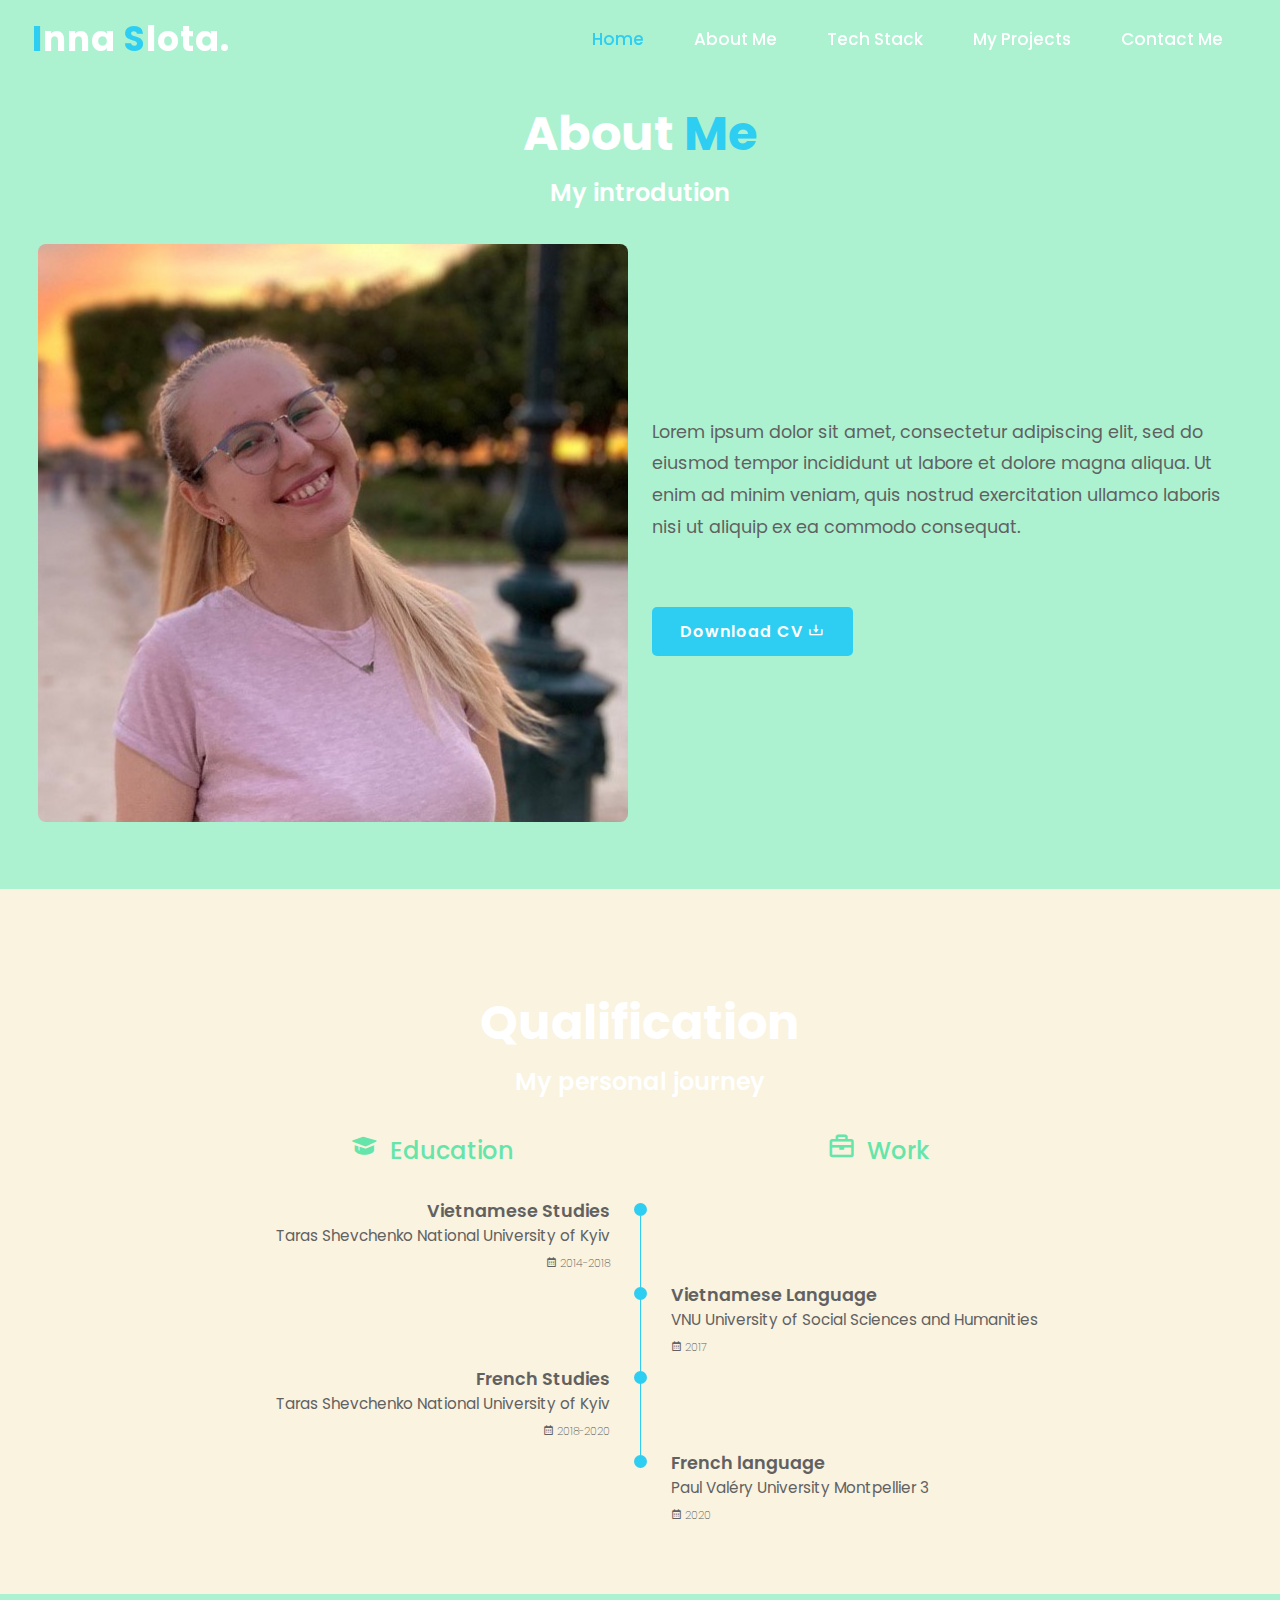
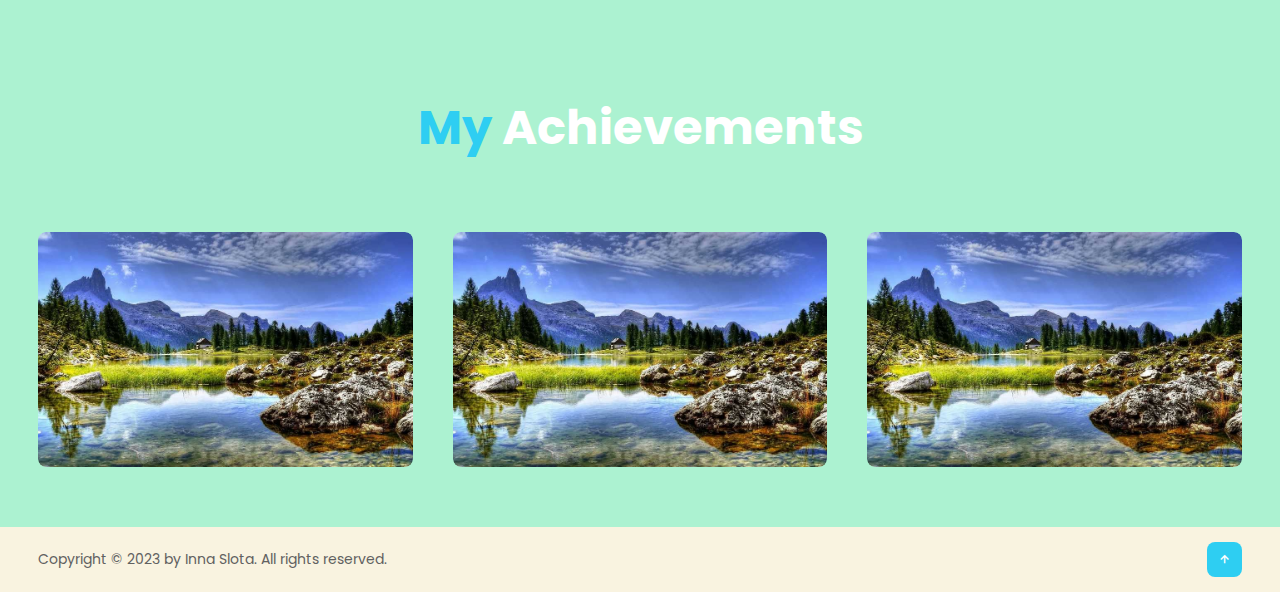
==== about.html @ 545897b7 "Added About me page and styles it" ====
<!DOCTYPE html>
<html lang="en">
  <head>
    <meta charset="UTF-8" />
    <meta http-equiv="X-UA-Compatible" content="IE=edge" />
    <meta name="viewport" content="width=device-width, initial-scale=1.0" />
    <title>Portfolio</title>
    <link rel="stylesheet" href="styles/style.css" />
    <link
      rel="stylesheet"
      href="https://unpkg.com/boxicons@latest/css/boxicons.min.css"
    />
    <link
      href="https://fonts.googleapis.com/css2?family=Poppins:wght@300;400;500;600;700;800;900&display=swap"
      rel="stylesheet"
    />
  </head>
  <body>
    <!--header design-->
    <header>
      <a href="#" class="logo"><span>I</span>nna<span> S</span>lota.</a>

      <ul class="navlist">
        <li>
          <a href="index.html" class="active navlink">Home</a>
        </li>
        <li>
          <a href="#about" class="navlink">About Me</a>
        </li>
        <li>
          <a href="#techstack" class="navlink">Tech Stack</a>
        </li>
        <li>
          <a href="#portfolio" class="navlink">My Projects</a>
        </li>
        <li>
          <a href="#contact" class="navlink">Contact Me</a>
        </li>
      </ul>

      <div class="bx bx-menu" id="menu-icon"></div>
    </header>

    <section class="about-section">
      <div class="heading about-text">
        <h2>About <span>Me</span></h2>
        <h4>My introdution</h4>
      </div>

      <div class="about">
        <div class="about-image">
          <img src="images/my_photo2.jpg" class="about-img" alt="" />
        </div>

        <div class="about-content">
          <p>
            Lorem ipsum dolor sit amet, consectetur adipiscing elit, sed do
            eiusmod tempor incididunt ut labore et dolore magna aliqua. Ut enim
            ad minim veniam, quis nostrud exercitation ullamco laboris nisi ut
            aliquip ex ea commodo consequat.
          </p>
          <button class="btn">
            Download CV <i class="bx bx-download"></i>
          </button>
        </div>
      </div>
    </section>

    <section class="qualification">
      <div class="heading">
        <h2>Qualification</h2>
        <h4>My personal journey</h4>
      </div>

      <div class="qualification-container">
        <div class="qualifications-content">
          <div
            class="qualification_button qualification-active"
            data-target="#education"
          >
            <i class="bx bxs-graduation qualification-icon"></i>
            Education
          </div>
          <div class="qualification_button" data-target="#work">
            <i class="bx bx-briefcase qualification-icon"></i>
            Work
          </div>
        </div>

        <div class="qualification-sections">
          <!--Education-->
          <div
            class="qualification-section-content qualification-active"
            data-content
            id="education"
          >
            <!--Qualification 1-->
            <div class="qualification-data">
              <div class="qualification-data-tab">
                <h3 class="qualification-title">Vietnamese Studies</h3>
                <p class="qualification-subtitle">
                  Taras Shevchenko National University of Kyiv
                </p>
                <div class="qualification_calendar">
                  <i class="bx bx-calendar"></i>
                  2014-2018
                </div>
              </div>

              <div>
                <span class="qualification-rounder"></span>
                <span class="qualification-line"></span>
              </div>
            </div>
            <!--Qualification 2-->
            <div class="qualification-data">
              <div></div>

              <div>
                <span class="qualification-rounder"></span>
                <span class="qualification-line"></span>
              </div>

              <div>
                <h3 class="qualification-title">Vietnamese Language</h3>
                <p class="qualification-subtitle">
                  VNU University of Social Sciences and Humanities
                </p>
                <div class="qualification_calendar">
                  <i class="bx bx-calendar"></i>
                  2017
                </div>
              </div>
            </div>
            <!--Qualification 3-->
            <div class="qualification-data">
              <div class="qualification-data-tab">
                <h3 class="qualification-title">French Studies</h3>
                <p class="qualification-subtitle">
                  Taras Shevchenko National University of Kyiv
                </p>
                <div class="qualification_calendar">
                  <i class="bx bx-calendar"></i>
                  2018-2020
                </div>
              </div>

              <div>
                <span class="qualification-rounder"></span>
                <span class="qualification-line"></span>
              </div>
            </div>
            <!--Qualification 4-->
            <div class="qualification-data">
              <div></div>

              <div>
                <span class="qualification-rounder"></span>
                <!--<span class="qualification-line"></span>-->
              </div>

              <div>
                <h3 class="qualification-title">French language</h3>
                <p class="qualification-subtitle">
                  Paul Valéry University Montpellier 3
                </p>
                <div class="qualification_calendar">
                  <i class="bx bx-calendar"></i>
                  2020
                </div>
              </div>
            </div>
          </div>
          <!--Work-->
          <div class="qualification-section-content" data-content id="work">
            <!--Qualification 1-->
            <div class="qualification-data">
              <div class="qualification-data-tab">
                <h3 class="qualification-title">Customer Support</h3>
                <p class="qualification-subtitle">SupportYourApp</p>
                <div class="qualification_calendar">
                  <i class="bx bx-calendar"></i>
                  2014-2018
                </div>
              </div>

              <div>
                <span class="qualification-rounder"></span>
                <span class="qualification-line"></span>
              </div>
            </div>
            <!--Qualification 2-->
            <div class="qualification-data">
              <div></div>

              <div>
                <span class="qualification-rounder"></span>
                <span class="qualification-line"></span>
              </div>

              <div>
                <h3 class="qualification-title">Customer Care Agent</h3>
                <p class="qualification-subtitle">Wix</p>
                <div class="qualification_calendar">
                  <i class="bx bx-calendar"></i>
                  2014-2018
                </div>
              </div>
            </div>
            <!--Qualification 3-->
            <div class="qualification-data">
              <div class="qualification-data-tab">
                <h3 class="qualification-title">Customer Care Agent</h3>
                <p class="qualification-subtitle">Wix Answers</p>
                <div class="qualification_calendar">
                  <i class="bx bx-calendar"></i>
                  2014-2018
                </div>
              </div>

              <div>
                <span class="qualification-rounder"></span>
                <!--<span class="qualification-line"></span>-->
              </div>
            </div>
          </div>
        </div>
      </div>
    </section>

    <section class="achievements">
      <div class="heading">
        <h2><span>My</span> Achievements</h2>
      </div>

      <div class="certificates">
        <div class="row">
          <img src="images/Сочинение-на-тему-Природа.jpeg" alt="" />
        </div>
        <div class="row">
          <img src="images/Сочинение-на-тему-Природа.jpeg" alt="" />
        </div>
        <div class="row">
          <img src="images/Сочинение-на-тему-Природа.jpeg" alt="" />
        </div>
      </div>
    </section>

    <!--end section design-->
    <section class="end">
      <div class="last-text">
        <p>Copyright © 2023 by Inna Slota. All rights reserved.</p>
      </div>

      <div class="top">
        <a href="#home"><i class="bx bx-up-arrow-alt"></i></a>
      </div>
    </section>

    <!--custom JS link-->
    <script src="app.js"></script>
  </body>
</html>
---- styles/style.css ----
* {
  padding: 0;
  margin: 0;
  box-sizing: border-box;
  font-family: "Poppins", sans-serif;
  text-decoration: none;
  list-style: none;
  scroll-behavior: smooth;
}

:root {
  --bg-color: #f9f3e0;
  --second-bg-color: #acf2d1;
  --text-color: #fff;
  --second-color: rgb(97, 97, 97);
  --main-color: #2ecef2;
  --third-color: #65e5a9;
  --big-font: 5rem;
  --h2-font: 3rem;
  --p-font: 1.1rem;
}

body {
  background: var(--bg-color);
  color: var(--text-color);
}

header {
  position: fixed;
  width: 100%;
  top: 0;
  right: 0;
  z-index: 1000;
  display: flex;
  align-items: center;
  justify-content: space-between;
  background: transparent;
  padding: 22px 15%;
  border-bottom: 1px solid transparent;
  transition: all 0.45s ease;
}

header.sticky {
  background: linear-gradient(
    180deg,
    rgba(249, 243, 224, 1) 0%,
    rgba(46, 206, 242, 1) 280%
  );
  border-bottom: 1px solid #b0e4f0;
  padding: 12px 15%;
}

.logo {
  color: var(--text-color);
  font-size: 35px;
  font-weight: 700;
  letter-spacing: 1px;
}

span {
  color: var(--main-color);
}

.navlist {
  display: flex;
}

.navlist a {
  color: var(--text-color);
  text-shadow: #304c67;
  font-size: 17px;
  font-weight: 500;
  margin: 0 25px;
  transition: all 0.45s ease;
}

.navlist a:hover {
  color: var(--main-color);
}

.navlist a.active {
  color: var(--main-color);
}

#menu-icon {
  font-size: 35px;
  color: var(--text-color);
  z-index: 10001;
  cursor: pointer;
  margin-left: 25px;
  display: none;
}

/*design Home section*/
section {
  padding: 160px 15% 120px;
}

.home {
  position: relative;
  height: 100vh;
  width: 100%;
  background-image: url(../images/background.jpg);
  background-size: cover;
  background-position: center;
  display: flex;
  align-items: center;
  justify-content: flex-start;
}

.slide {
  margin-bottom: 20px;
}

.one {
  display: inline-block;
  margin-right: 15px;
  height: 32px;
  padding: 0 15px;
  line-height: 32px;
  font-size: 20px;
  font-weight: 500;
  border-radius: 5px;
  background: var(--main-color);
  color: var(--text-color);
}

.two {
  display: inline-block;
  color: var(--second-color);
  font-size: 20px;
  font-weight: 500;
}

.home-text h1 {
  font-size: var(--big-font);
  font-weight: 700;
  color: var(--text-color);
  line-height: 1.1;
  margin: 0 0 8px;
}

.home-text h3 {
  color: var(--text-color);
  margin: 0 0 35px;
  font-size: 3rem;
  font-weight: 700;
  line-height: 1.1;
}

.home-text p {
  color: #e9eaea;
  font-size: var(--p-font);
  line-height: 1.8;
  margin-bottom: 40px;
  width: 580px;
}

.button {
  display: inline-flex;
  align-items: center;
  justify-content: center;
}

.btn {
  display: inline-block;
  padding: 12px 28px;
  background-color: var(--main-color);
  border-radius: 5px;
  color: var(--text-color);
  font-size: 1rem;
  letter-spacing: 1px;
  font-weight: 600;
  transition: all 0.45s ease;
}

.btn:hover {
  transform: scale(0.9);
}

.btn2 {
  display: inline-flex;
  align-items: center;
  justify-content: center;
  font-size: 15px;
  font-weight: 600;
  color: var(--text-color);
  margin-left: 35px;
}

.btn2 i {
  height: 55px;
  width: 55px;
  background: var(--main-color);
  color: var(--text-color);
  display: flex;
  align-items: center;
  justify-content: center;
  font-size: 35px;
  border-radius: 50%;
  margin-right: 15px;
  transition: all 0.45s ease;
}

.btn2 i:hover {
  transform: scale(1.1) translateY(5px);
}

/*design About section*/
.about {
  display: grid;
  grid-template-columns: repeat(2, 1fr);
  align-items: center;
  gap: 1.5rem;
}

.about-img,
.about-img img {
  height: auto;
  width: 100%;
  border-radius: 8px;
}

.about-text h2,
.heading h2 {
  font-size: var(--h2-font);
  line-height: 1;
}

.about-text h4,
.heading h4 {
  font-size: 24px;
  font-weight: 600;
  color: var(--text-color);
  line-height: 1.7;
  margin: 15px 0 30px;
}

.about-text p,
.about-content p {
  color: var(--second-color);
  font-size: var(--p-font);
  line-height: 1.8;
  margin-bottom: 4rem;
}

/*design Tech Stack section*/

.stack-icons img {
  width: 120px;
  height: 120px;
  margin: 20px;
}

.stack-icons img:hover {
  transform: translateY(-8px);
  cursor: pointer;
}

.techstack {
  background: var(--second-bg-color);
}

.main-text {
  text-align: center;
}

.main-text h2 {
  font-size: var(--h2-font);
  line-height: 1;
  margin-bottom: 15px;
}

.main-text p {
  color: var(--second-color);
  font-size: 15px;
  margin-bottom: 15px;
}

/*design Portfolio section*/

.portfolio-content {
  display: grid;
  grid-template-columns: repeat(auto-fit, minmax(350px, auto));
  align-items: center;
  gap: 2.5rem;
  margin-top: 5rem;
}

.row {
  position: relative;
  overflow: hidden;
  border-radius: 8px;
  cursor: pointer;
}

.row img {
  width: 100%;
  border-radius: 8px;
  display: block;
  transition: transform 0.5s;
}

.layer {
  width: 100%;
  height: 0;
  background: linear-gradient(rgba(0, 0, 0, 0.1), #3f6181);
  position: absolute;
  border-radius: 8px;
  left: 0;
  bottom: 0;
  overflow: hidden;
  display: flex;
  flex-direction: column;
  align-items: center;
  justify-content: center;
  text-align: center;
  padding: 0 40px;
  transition: height 0.5s;
}

.layer h5 {
  font-size: 20px;
  font-weight: 600;
  margin-bottom: 15px;
}

.layer p {
  color: var(--second-color);
  font-size: 1rem;
  line-height: 1.8;
}

.layer i {
  color: var(--main-color);
  margin-top: 20px;
  font-size: 20px;
  background: var(--text-color);
  width: 60px;
  height: 60px;
  display: flex;
  align-items: center;
  justify-content: center;
  border-radius: 50%;
}

.row:hover img {
  transform: scale(1.1);
}

.row:hover .layer {
  height: 100%;
}

/*design Contact section*/

.contact {
  background: var(--second-bg-color);
  display: grid;
  grid-template-columns: repeat(2, 1fr);
  align-items: center;
  gap: 1.5rem;
}

.contact-text h4 {
  color: var(--text-color);
  margin: 18px 0;
  font-size: 20px;
  font-weight: 600;
}

.contact-text h2 {
  font-size: var(--h2-font);
}

.contact-text p {
  color: var(--second-color);
  font-size: var(--p-font);
  line-height: 1.8;
  margin-bottom: 30px;
}

.list {
  margin-bottom: 2.8rem;
}

.list li {
  margin-bottom: 12px;
}

.list li a {
  display: block;
  color: var(--second-color);
  font-size: 14px;
  transition: all 0.45s ease;
}

.list li a:hover {
  color: var(--text-color);
  transform: translate(5px);
}

.contact-icons i {
  height: 45px;
  width: 45px;
  background: var(--main-color);
  color: var(--text-color);
  font-size: 22px;
  display: inline-flex;
  align-items: center;
  justify-content: center;
  border-radius: 8px;
  margin-right: 15px;
  transition: all 0.45s ease;
  margin-bottom: 2.8rem;
}

.contact-icons i:hover {
  background: var(--text-color);
  color: var(--main-color);
}

.contact-form form {
  position: relative;
}

.contact-form form input,
form textarea {
  width: 100%;
  padding: 14px;
  background: var(--bg-color);
  color: var(--text-color);
  border: none;
  outline: none;
  font-size: 15px;
  border-radius: 8px;
  margin-bottom: 10px;
}

.contact-form textarea {
  resize: none;
  height: 240px;
}

.contact-form .submit {
  display: inline-block;
  font-size: 16px;
  background: var(--main-color);
  color: var(--text-color);
  width: 160px;
  transition: all 0.45s ease;
}

.contact-form .submit:hover {
  transform: scale(1.1);
  cursor: pointer;
}

/*design End section*/

.end {
  padding: 20px 15%;
  display: flex;
  flex-wrap: wrap;
  align-items: center;
  justify-content: space-between;
  gap: 2rem;
  background: var(--bg-color);
}

.last-text p {
  color: var(--second-color);
  font-size: 14px;
}

.top i {
  padding: 10px;
  border-radius: 8px;
  font-size: 15px;
  color: var(--text-color);
  background: var(--main-color);
}

/*Responsive*/

@media (max-width: 1480px) {
  header {
    padding: 12px 2.5%;
    transition: 0.1s;
  }

  header.sticky {
    padding: 10px 2.5%;
    transition: 0.1s;
  }

  section {
    padding: 110px 3% 60px;
  }

  .end {
    padding: 15px 3%;
  }
}

@media (max-width: 1100px) {
  :root {
    --big-font: 4rem;
    --h2-font: 2.5rem;
    --p-font: 1rem;
    transition: 0.1s;
  }

  .home-text h3 {
    font-size: 2.5rem;
  }
}

@media (max-width: 920px) {
  .about {
    grid-template-columns: 1fr;
  }

  .about-img {
    margin: 0 auto;
    order: 2;
  }

  .about-img img {
    width: 100%;
    height: auto;
    max-width: 100%;
  }

  .contact {
    grid-template-columns: 1fr;
  }

  #menu-icon {
    display: block;
  }

  .navlist {
    position: absolute;
    top: -1000px;
    right: 0;
    left: 0;
    display: flex;
    flex-direction: column;
    background: var(--bg-color);
    text-align: left;
    transition: all 0.45s ease;
  }

  .navlist a {
    display: block;
    margin: 17px;
    font-size: 20px;
    color: var(--second-color);
    transition: all 0.45s ease;
  }

  .navlist a:hover {
    color: var(--main-color);
  }

  .navlist a.active {
  }

  .navlist.open {
    top: 100%;
  }

  .home-text p {
    width: 360px;
  }
}

@media (max-width: 530px) {
  .stack-icons img {
    width: 90px;
    height: 90px;
    margin: 15px;
  }
}

@media (max-width: 460px) {
  :root {
    --big-font: 3rem;
    --h2-font: 2rem;
    --p-font: 0.8rem;
    transition: 0.1s;
  }

  .home-text h3 {
    font-size: 2rem;
  }

  .home-text p {
    width: 100%;
    color: var(--text-color);
  }

  .home {
    height: 95vh;
  }

  .last-text p {
    max-width: 250px;
  }
}

@media (max-width: 360px) {
  .slide {
    margin-top: 100px;
  }

  .btn,
  .btn2 {
    padding: 8px 19px;
    font-size: 0.7rem;
  }

  .btn2 i {
    width: 36px;
    height: 36px;
    font-size: 24px;
  }

  .stack-icons img {
    width: 80px;
    height: 80px;
    margin: 10px;
  }

  .home {
    height: 110vh;
  }

  .portfolio-content {
    grid-template-columns: repeat(auto-fit, minmax(200px, auto));
  }

  .last-text p {
    max-width: 180px;
  }
}

/*About me page*/

.about-section,
.achievements {
  background: var(--second-bg-color);
}

.heading {
  text-align: center;
}

.about-content .btn {
  border: 0px;
}

.qualifications-content i,
.qualifications-content .qualification_button {
  color: var(--third-color);
}

.qualification-section-content {
  color: var(--second-color);
}

.qualifications-content {
  display: flex;
  justify-content: space-evenly;
  margin-bottom: 30px;
}

.qualification_button {
  font-size: 24px;
  font-weight: 500;
  cursor: pointer;
}

.qualification_button:hover {
  color: var(--main-color);
}

.qualification-icon {
  font-size: 1.8rem;
  margin-right: 5px;
}

.qualification-data {
  display: grid;
  grid-template-columns: 1fr max-content 1fr;
  column-gap: 1.5rem;
}

.qualification-data-tab {
  text-align: right;
}

.qualification-title {
  font-size: 1.1em;
  font-weight: 600;
}

.qualification-subtitle {
  font-size: 0.95em;
  font-weight: 400;
  margin-bottom: 8px;
}

.qualification_calendar {
  font-size: 0.7em;
  font-weight: 200;
  margin-bottom: 10px;
}

.qualification-rounder {
  display: inline-block;
  width: 13px;
  height: 13px;
  background: var(--main-color);
  border-radius: 50%;
}

.qualification-line {
  display: block;
  width: 1px;
  height: 100%;
  background-color: var(--main-color);
  transform: translate(6px, -7px);
}

.qualification [data-content] {
  display: none;
}

.qualification-active[data-content] {
  display: block;
}

.certificates {
  display: grid;
  grid-template-columns: repeat(auto-fit, minmax(250px, auto));
  align-items: center;
  gap: 2.5rem;
  margin-top: 5rem;
}

@media (max-width: 250px) {
  .certificates {
    grid-template-columns: repeat(auto-fit, minmax(150px, auto));
  }
}
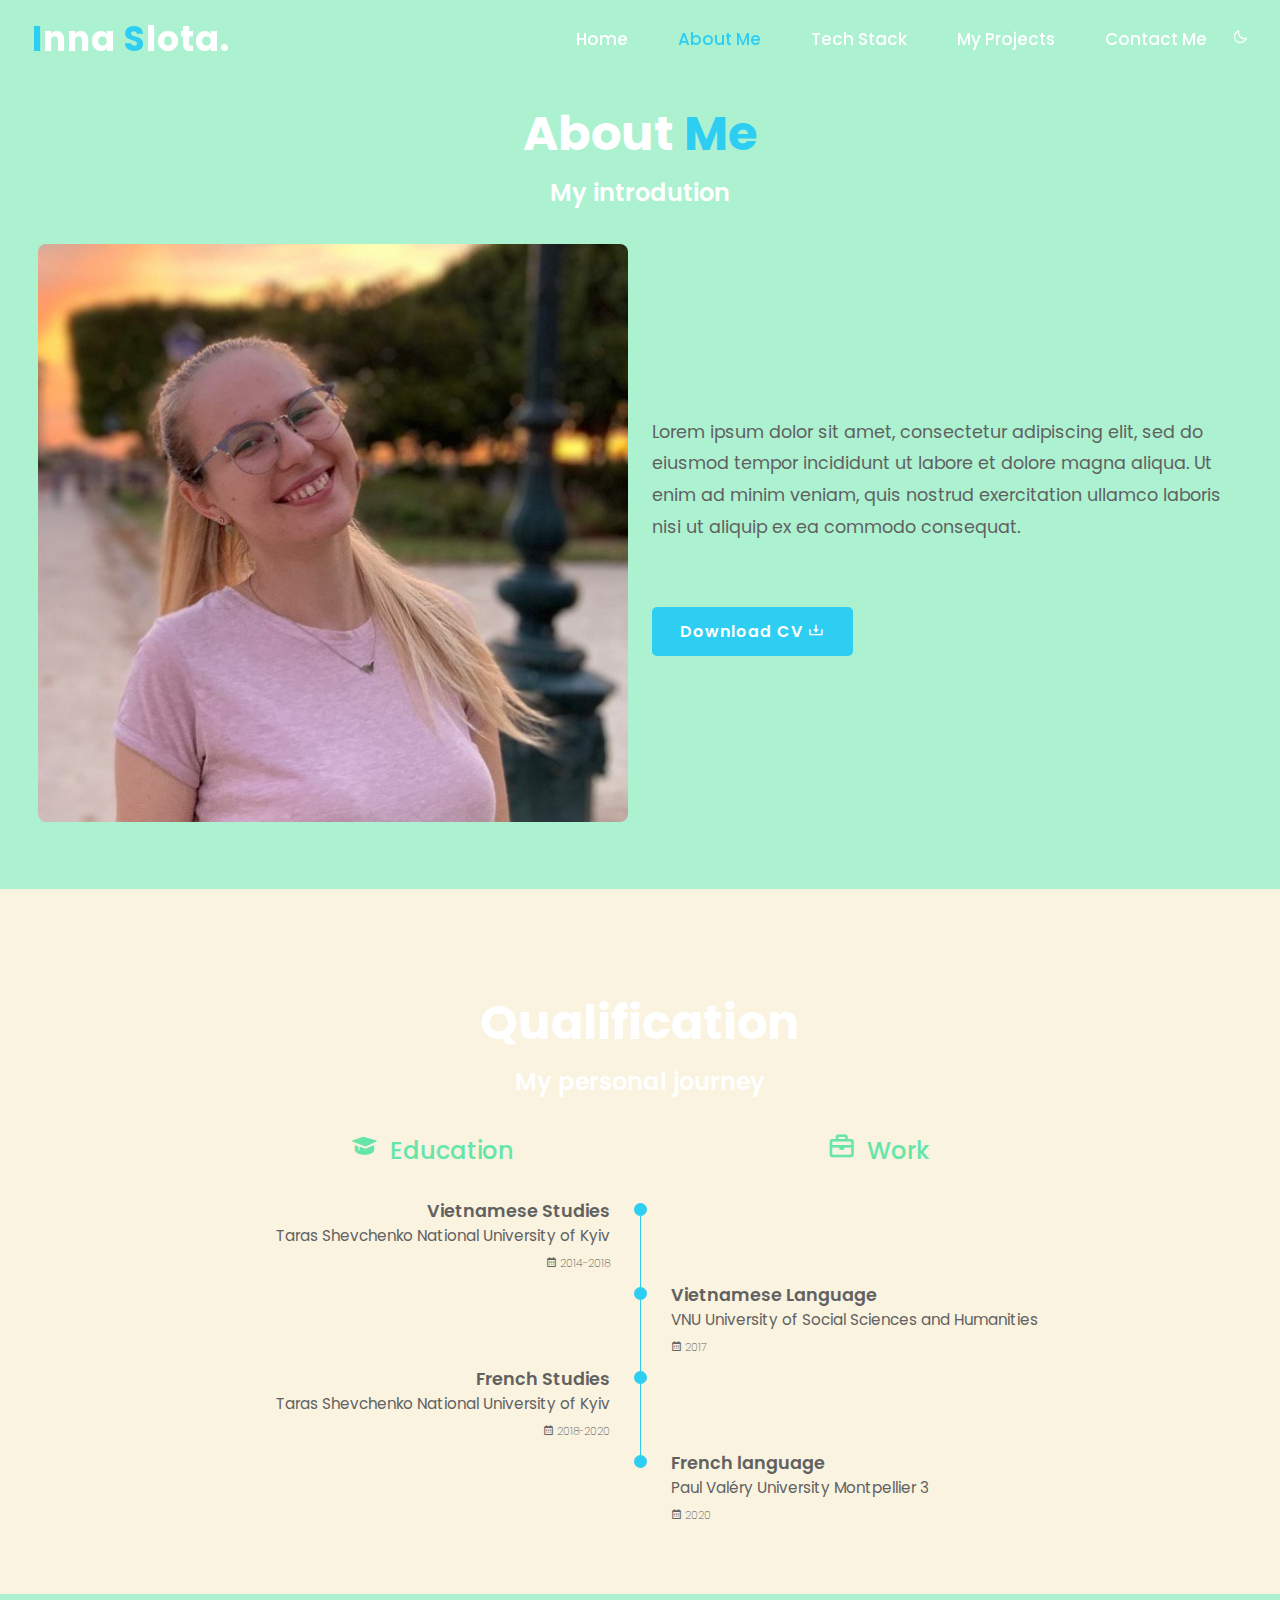
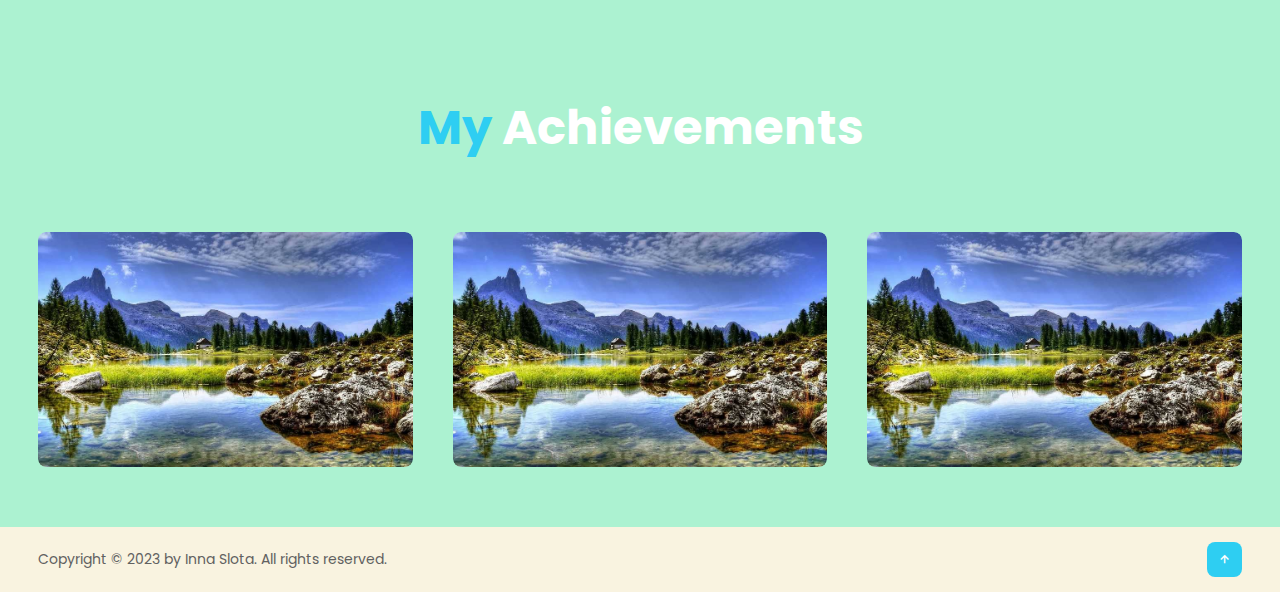
==== commit 6aaf25d5: "Updated code" ====
--- a/about.html
+++ b/about.html
@@ -4,7 +4,7 @@
     <meta charset="UTF-8" />
     <meta http-equiv="X-UA-Compatible" content="IE=edge" />
     <meta name="viewport" content="width=device-width, initial-scale=1.0" />
-    <title>Portfolio</title>
+    <title>About me</title>
     <link rel="stylesheet" href="styles/style.css" />
     <link
       rel="stylesheet"
@@ -22,26 +22,27 @@
 
       <ul class="navlist">
         <li>
-          <a href="index.html" class="active navlink">Home</a>
-        </li>
-        <li>
-          <a href="#about" class="navlink">About Me</a>
-        </li>
-        <li>
-          <a href="#techstack" class="navlink">Tech Stack</a>
-        </li>
-        <li>
-          <a href="#portfolio" class="navlink">My Projects</a>
-        </li>
-        <li>
-          <a href="#contact" class="navlink">Contact Me</a>
-        </li>
+          <a href="index.html" class="navlink">Home</a>
+        </li>
+        <li>
+          <a href="index.html#about" class="active navlink">About Me</a>
+        </li>
+        <li>
+          <a href="index.html#techstack" class="navlink">Tech Stack</a>
+        </li>
+        <li>
+          <a href="index.html#portfolio" class="navlink">My Projects</a>
+        </li>
+        <li>
+          <a href="index.html#contact" class="navlink">Contact Me</a>
+        </li>
+        <li><i class="bx bx-moon moon-icon"></i></li>
       </ul>
 
       <div class="bx bx-menu" id="menu-icon"></div>
     </header>
 
-    <section class="about-section">
+    <section class="about-section" id="about">
       <div class="heading about-text">
         <h2>About <span>Me</span></h2>
         <h4>My introdution</h4>
@@ -59,9 +60,9 @@
             ad minim veniam, quis nostrud exercitation ullamco laboris nisi ut
             aliquip ex ea commodo consequat.
           </p>
-          <button class="btn">
+          <a class="btn" href="assets/CV English.pdf" download>
             Download CV <i class="bx bx-download"></i>
-          </button>
+          </a>
         </div>
       </div>
     </section>
@@ -253,7 +254,7 @@
       </div>
 
       <div class="top">
-        <a href="#home"><i class="bx bx-up-arrow-alt"></i></a>
+        <a href="#about"><i class="bx bx-up-arrow-alt"></i></a>
       </div>
     </section>
 
--- a/styles/style.css
+++ b/styles/style.css
@@ -127,7 +127,7 @@
 
 .two {
   display: inline-block;
-  color: var(--second-color);
+  color: var(--text-color);
   font-size: 20px;
   font-weight: 500;
 }
@@ -352,64 +352,71 @@
   height: 100%;
 }
 
+.portfolio-button {
+  display: flex;
+  align-items: center;
+  justify-content: center;
+}
+
+.portfolio-button a {
+  margin-top: 50px;
+  border: 0px;
+}
+
 /*design Contact section*/
 
-.contact {
+.contact-section {
   background: var(--second-bg-color);
+}
+
+.contact-container {
+  background-color: var(--bg-color);
+  border-radius: 10px;
   display: grid;
   grid-template-columns: repeat(2, 1fr);
   align-items: center;
   gap: 1.5rem;
+  width: 100%;
+  height: 350px;
+}
+
+.contact-image img {
+  position: relative;
+  top: 26px;
+  height: 300px;
+}
+
+.contact-text {
+  margin-left: 100px;
 }
 
 .contact-text h4 {
   color: var(--text-color);
   margin: 18px 0;
+  font-size: 16px;
+  font-weight: 600;
+}
+
+.contact-text h2 {
+  font-size: 2rem;
+  margin-top: 30px;
+}
+
+.contact-text a {
+  margin-top: 25px;
+}
+
+.contact-icons i {
+  height: 35px;
+  width: 35px;
+  background: var(--main-color);
+  color: var(--text-color);
   font-size: 20px;
-  font-weight: 600;
-}
-
-.contact-text h2 {
-  font-size: var(--h2-font);
-}
-
-.contact-text p {
-  color: var(--second-color);
-  font-size: var(--p-font);
-  line-height: 1.8;
-  margin-bottom: 30px;
-}
-
-.list {
-  margin-bottom: 2.8rem;
-}
-
-.list li {
-  margin-bottom: 12px;
-}
-
-.list li a {
-  display: block;
-  color: var(--second-color);
-  font-size: 14px;
-  transition: all 0.45s ease;
-}
-
-.list li a:hover {
-  color: var(--text-color);
-  transform: translate(5px);
-}
-
-.contact-icons i {
-  height: 45px;
-  width: 45px;
-  background: var(--main-color);
-  color: var(--text-color);
-  font-size: 22px;
   display: inline-flex;
   align-items: center;
   justify-content: center;
   border-radius: 8px;
+  margin-top: 40px;
   margin-right: 15px;
   transition: all 0.45s ease;
   margin-bottom: 2.8rem;
@@ -418,42 +425,6 @@
 .contact-icons i:hover {
   background: var(--text-color);
   color: var(--main-color);
-}
-
-.contact-form form {
-  position: relative;
-}
-
-.contact-form form input,
-form textarea {
-  width: 100%;
-  padding: 14px;
-  background: var(--bg-color);
-  color: var(--text-color);
-  border: none;
-  outline: none;
-  font-size: 15px;
-  border-radius: 8px;
-  margin-bottom: 10px;
-}
-
-.contact-form textarea {
-  resize: none;
-  height: 240px;
-}
-
-.contact-form .submit {
-  display: inline-block;
-  font-size: 16px;
-  background: var(--main-color);
-  color: var(--text-color);
-  width: 160px;
-  transition: all 0.45s ease;
-}
-
-.contact-form .submit:hover {
-  transform: scale(1.1);
-  cursor: pointer;
 }
 
 /*design End section*/
@@ -530,10 +501,6 @@
     width: 100%;
     height: auto;
     max-width: 100%;
-  }
-
-  .contact {
-    grid-template-columns: 1fr;
   }
 
   #menu-icon {
@@ -576,6 +543,17 @@
   }
 }
 
+@media (max-width: 1050px) {
+  .contact-image img {
+    display: none;
+  }
+
+  .contact-container {
+    grid-template-columns: 1fr;
+    background-color: var(--second-bg-color);
+  }
+}
+
 @media (max-width: 530px) {
   .stack-icons img {
     width: 90px;
@@ -608,6 +586,10 @@
   .last-text p {
     max-width: 250px;
   }
+
+  .contact-text {
+    margin-left: 10px;
+  }
 }
 
 @media (max-width: 360px) {
@@ -754,4 +736,231 @@
   .certificates {
     grid-template-columns: repeat(auto-fit, minmax(150px, auto));
   }
-}
+
+  .last-text p {
+    max-width: 180px;
+  }
+}
+
+/*My Projects me page*/
+.project-row img {
+  width: 100%;
+  border-radius: 8px;
+  display: block;
+  transition: transform 0.5s;
+}
+
+.project-row:hover img {
+  transform: scale(1.1);
+}
+
+.project-description h5 {
+  margin-top: 20px;
+  margin-bottom: 8px;
+  color: var(--third-color);
+  font-size: 24px;
+}
+
+.description-tags span {
+  font-size: 12px;
+  color: var(--second-color);
+  border: 1.5px solid var(--third-color);
+  border-radius: 4px;
+  padding: 5px 8px;
+}
+
+.project-description p {
+  margin-top: 16px;
+  margin-bottom: 16px;
+  color: var(--second-color);
+  font-size: 16px;
+}
+
+.project-links a,
+.project-links .project-icon {
+  font-size: 16px;
+  font-weight: 800;
+  color: var(--second-color);
+}
+
+.project-links a {
+  border-bottom: 2px solid var(--third-color);
+  margin-right: 15px;
+}
+
+.project-end {
+  padding: 20px 15%;
+  display: flex;
+  flex-wrap: wrap;
+  align-items: center;
+  justify-content: space-between;
+  gap: 2rem;
+  background: var(--second-bg-color);
+}
+
+.swiper {
+  width: 400px;
+  height: 700px;
+}
+
+.swiper-pagination {
+  right: 50% !important;
+  top: 92% !important;
+  transform: rotate(90deg) !important;
+}
+
+.swiper-button-prev,
+.swiper-button-next {
+  top: 40% !important;
+}
+
+/*responsive part*/
+
+@media (min-width: 801px) {
+  .portfolio-mobile {
+    display: none;
+  }
+}
+
+@media (max-width: 800px) {
+  .portfolio-desktop {
+    display: none;
+  }
+
+  .last-text p {
+    max-width: 180px;
+  }
+
+  .project-description h5 {
+    margin-top: 60px;
+  }
+}
+
+@media (max-width: 400px) {
+  .swiper {
+    width: 250px;
+    height: 700px;
+  }
+
+  .swiper-pagination {
+    right: 50% !important;
+    top: 95% !important;
+    transform: rotate(90deg) !important;
+  }
+
+  .swiper-button-prev,
+  .swiper-button-next {
+    top: 27% !important;
+  }
+}
+
+/*Design contact page*/
+
+.contact {
+  background: var(--second-bg-color);
+  display: grid;
+  grid-template-columns: repeat(2, 1fr);
+  align-items: center;
+  gap: 1.5rem;
+}
+
+.contact-text-cp h4 {
+  color: var(--text-color);
+  margin: 18px 0;
+  font-size: 20px;
+  font-weight: 600;
+}
+
+.contact-text-cp h2 {
+  font-size: var(--h2-font);
+}
+
+.contact-text-cp p {
+  color: var(--second-color);
+  font-size: var(--p-font);
+  line-height: 1.8;
+  margin-bottom: 30px;
+}
+
+.list {
+  margin-bottom: 2.8rem;
+}
+
+.list li {
+  margin-bottom: 12px;
+}
+
+.list li a {
+  display: block;
+  color: var(--second-color);
+  font-size: 14px;
+  transition: all 0.45s ease;
+}
+
+.list li a:hover {
+  color: var(--text-color);
+  transform: translate(5px);
+}
+
+.contact-icons-cp i {
+  height: 45px;
+  width: 45px;
+  background: var(--main-color);
+  color: var(--text-color);
+  font-size: 22px;
+  display: inline-flex;
+  align-items: center;
+  justify-content: center;
+  border-radius: 8px;
+  margin-right: 15px;
+  transition: all 0.45s ease;
+  margin-bottom: 2.8rem;
+}
+
+.contact-icons-cp i:hover {
+  background: var(--text-color);
+  color: var(--main-color);
+}
+
+.contact-form form {
+  position: relative;
+}
+
+.contact-form form input,
+form textarea {
+  width: 100%;
+  padding: 14px;
+  background: var(--bg-color);
+  color: var(--text-color);
+  border: none;
+  outline: none;
+  font-size: 15px;
+  border-radius: 8px;
+  margin-bottom: 10px;
+}
+
+.contact-form textarea {
+  resize: none;
+  height: 240px;
+}
+
+.contact-form .submit {
+  display: inline-block;
+  font-size: 16px;
+  background: var(--main-color);
+  color: var(--text-color);
+  width: 160px;
+  transition: all 0.45s ease;
+}
+
+.contact-form .submit:hover {
+  transform: scale(1.1);
+  cursor: pointer;
+}
+
+/*responsiveness*/
+@media (max-width: 700px) {
+  .contact {
+    grid-template-columns: 1fr;
+  }
+}
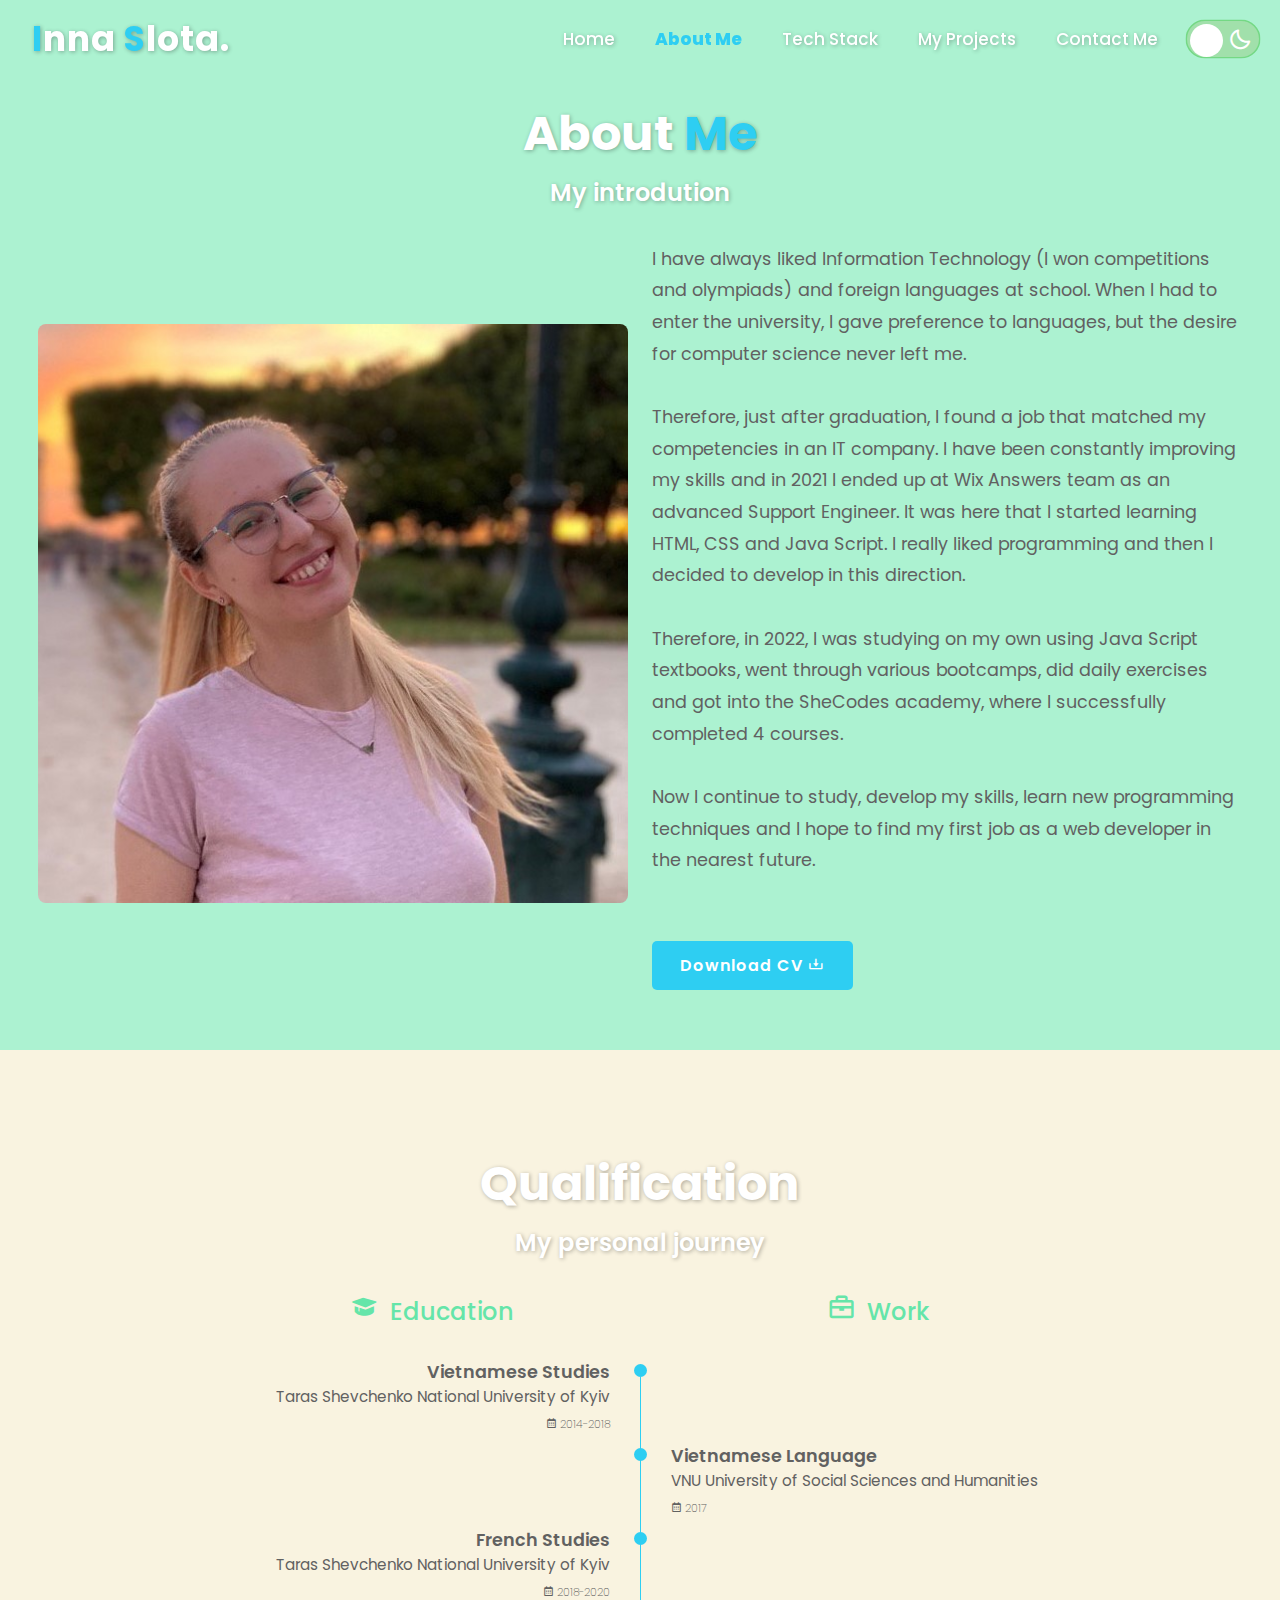
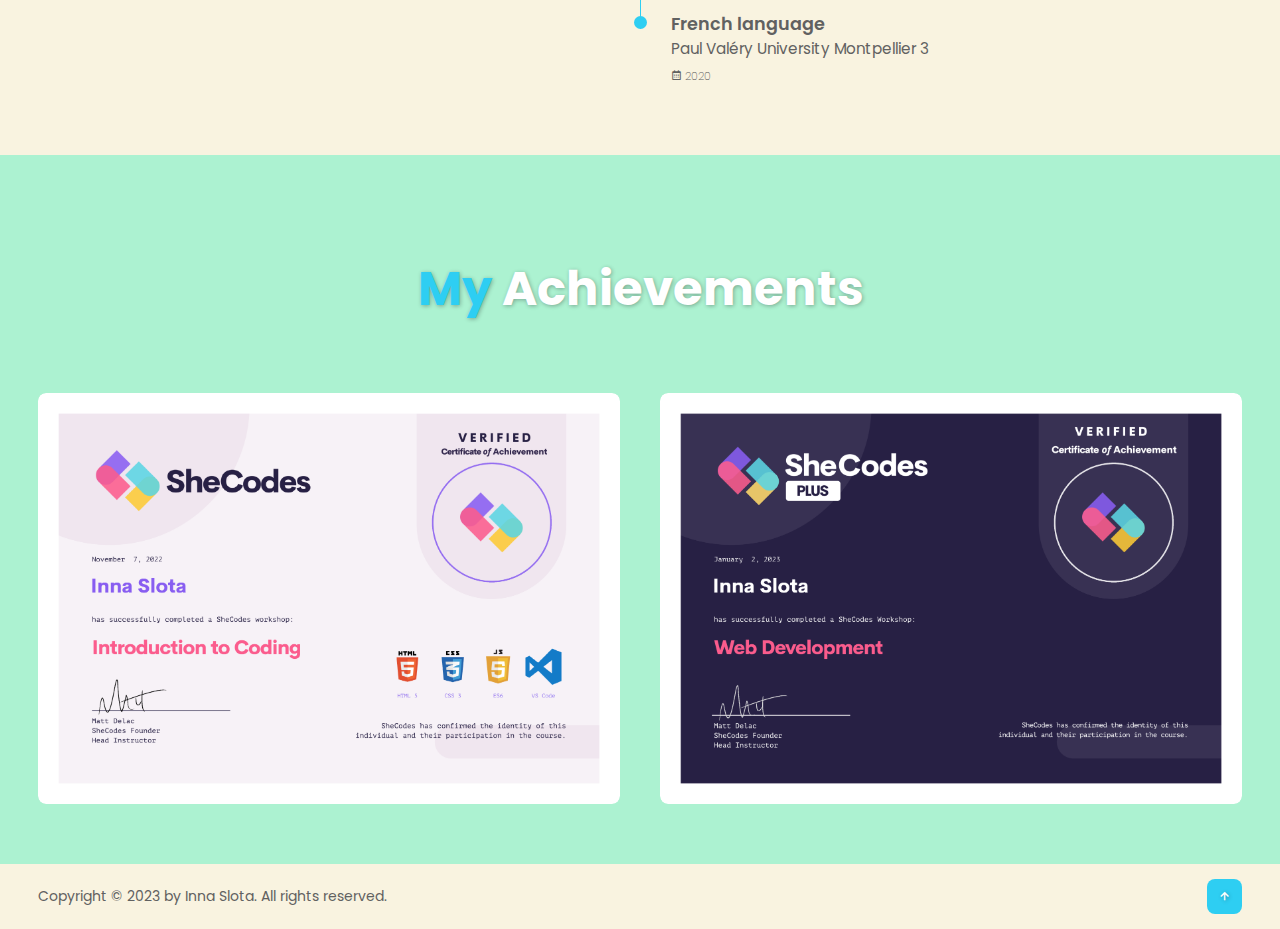
==== commit 1cc50437: "Added SEO and personal info" ====
--- a/about.html
+++ b/about.html
@@ -4,6 +4,10 @@
     <meta charset="UTF-8" />
     <meta http-equiv="X-UA-Compatible" content="IE=edge" />
     <meta name="viewport" content="width=device-width, initial-scale=1.0" />
+    <meta
+      name="description"
+      content="Find more information about me, my way to Front-end, my education and certifications."
+    />
     <title>About me</title>
     <link rel="stylesheet" href="styles/style.css" />
     <link
@@ -18,25 +22,44 @@
   <body>
     <!--header design-->
     <header>
-      <a href="#" class="logo"><span>I</span>nna<span> S</span>lota.</a>
+      <a href="index.html" class="logo" title="Homepage"
+        ><span>I</span>nna<span> S</span>lota.</a
+      >
 
       <ul class="navlist">
         <li>
-          <a href="index.html" class="navlink">Home</a>
-        </li>
-        <li>
-          <a href="index.html#about" class="active navlink">About Me</a>
-        </li>
-        <li>
-          <a href="index.html#techstack" class="navlink">Tech Stack</a>
-        </li>
-        <li>
-          <a href="index.html#portfolio" class="navlink">My Projects</a>
-        </li>
-        <li>
-          <a href="index.html#contact" class="navlink">Contact Me</a>
-        </li>
-        <li><i class="bx bx-moon moon-icon"></i></li>
+          <a href="index.html" class="navlink" title="Home">Home</a>
+        </li>
+        <li>
+          <a href="index.html#about" class="active navlink" title="About Me"
+            >About Me</a
+          >
+        </li>
+        <li>
+          <a href="index.html#techstack" class="navlink" title="Tech Stack"
+            >Tech Stack</a
+          >
+        </li>
+        <li>
+          <a href="index.html#portfolio" class="navlink" title="My Projects"
+            >My Projects</a
+          >
+        </li>
+        <li>
+          <a href="index.html#contact" class="navlink" title="Contact Me"
+            >Contact Me</a
+          >
+        </li>
+        <li class="theme-toggle">
+          <div>
+            <input type="checkbox" class="checkbox" id="chk" />
+            <label class="label" for="chk">
+              <i class="bx bx-sun" title="Light Theme"></i>
+              <i class="bx bx-moon" title="Dark Theme"></i>
+              <div class="ball"></div>
+            </label>
+          </div>
+        </li>
       </ul>
 
       <div class="bx bx-menu" id="menu-icon"></div>
@@ -50,18 +73,42 @@
 
       <div class="about">
         <div class="about-image">
-          <img src="images/my_photo2.jpg" class="about-img" alt="" />
+          <img src="images/my_photo2.jpg" class="about-img" alt="My photo" />
         </div>
 
         <div class="about-content">
           <p>
-            Lorem ipsum dolor sit amet, consectetur adipiscing elit, sed do
-            eiusmod tempor incididunt ut labore et dolore magna aliqua. Ut enim
-            ad minim veniam, quis nostrud exercitation ullamco laboris nisi ut
-            aliquip ex ea commodo consequat.
+            I have always liked Information Technology (I won competitions and
+            olympiads) and foreign languages at school. When I had to enter the
+            university, I gave preference to languages, but the desire for
+            computer science never left me.
+            <br />
+            <br />
+            Therefore, just after graduation, I found a job that matched my
+            competencies in an IT company. I have been constantly improving my
+            skills and in 2021 I ended up at Wix Answers team as an advanced
+            Support Engineer. It was here that I started learning HTML, CSS and
+            Java Script. I really liked programming and then I decided to
+            develop in this direction.
+            <br />
+            <br />
+            Therefore, in 2022, I was studying on my own using Java Script
+            textbooks, went through various bootcamps, did daily exercises and
+            got into the SheCodes academy, where I successfully completed 4
+            courses.
+            <br />
+            <br />
+            Now I continue to study, develop my skills, learn new programming
+            techniques and I hope to find my first job as a web developer in the
+            nearest future.
           </p>
-          <a class="btn" href="assets/CV English.pdf" download>
-            Download CV <i class="bx bx-download"></i>
+          <a
+            class="btn"
+            href="assets/CV English.pdf"
+            title="Download my CV"
+            download
+          >
+            Download CV <i class="bx bx-download" title="Download"></i>
           </a>
         </div>
       </div>
@@ -79,11 +126,17 @@
             class="qualification_button qualification-active"
             data-target="#education"
           >
-            <i class="bx bxs-graduation qualification-icon"></i>
+            <i
+              class="bx bxs-graduation qualification-icon"
+              title="Education"
+            ></i>
             Education
           </div>
           <div class="qualification_button" data-target="#work">
-            <i class="bx bx-briefcase qualification-icon"></i>
+            <i
+              class="bx bx-briefcase qualification-icon"
+              title="Work experience"
+            ></i>
             Work
           </div>
         </div>
@@ -103,7 +156,7 @@
                   Taras Shevchenko National University of Kyiv
                 </p>
                 <div class="qualification_calendar">
-                  <i class="bx bx-calendar"></i>
+                  <i class="bx bx-calendar" title="Years"></i>
                   2014-2018
                 </div>
               </div>
@@ -128,7 +181,7 @@
                   VNU University of Social Sciences and Humanities
                 </p>
                 <div class="qualification_calendar">
-                  <i class="bx bx-calendar"></i>
+                  <i class="bx bx-calendar" title="Years"></i>
                   2017
                 </div>
               </div>
@@ -141,7 +194,7 @@
                   Taras Shevchenko National University of Kyiv
                 </p>
                 <div class="qualification_calendar">
-                  <i class="bx bx-calendar"></i>
+                  <i class="bx bx-calendar" title="Years"></i>
                   2018-2020
                 </div>
               </div>
@@ -166,7 +219,7 @@
                   Paul Valéry University Montpellier 3
                 </p>
                 <div class="qualification_calendar">
-                  <i class="bx bx-calendar"></i>
+                  <i class="bx bx-calendar" title="Years"></i>
                   2020
                 </div>
               </div>
@@ -174,23 +227,23 @@
           </div>
           <!--Work-->
           <div class="qualification-section-content" data-content id="work">
-            <!--Qualification 1-->
+            <!--Job 1-->
             <div class="qualification-data">
               <div class="qualification-data-tab">
-                <h3 class="qualification-title">Customer Support</h3>
+                <h3 class="qualification-title">Customer Support Agent</h3>
                 <p class="qualification-subtitle">SupportYourApp</p>
                 <div class="qualification_calendar">
-                  <i class="bx bx-calendar"></i>
-                  2014-2018
-                </div>
-              </div>
-
-              <div>
-                <span class="qualification-rounder"></span>
-                <span class="qualification-line"></span>
-              </div>
-            </div>
-            <!--Qualification 2-->
+                  <i class="bx bx-calendar" title="Years"></i>
+                  2019-2020
+                </div>
+              </div>
+
+              <div>
+                <span class="qualification-rounder"></span>
+                <span class="qualification-line"></span>
+              </div>
+            </div>
+            <!--Job 2-->
             <div class="qualification-data">
               <div></div>
 
@@ -203,19 +256,19 @@
                 <h3 class="qualification-title">Customer Care Agent</h3>
                 <p class="qualification-subtitle">Wix</p>
                 <div class="qualification_calendar">
-                  <i class="bx bx-calendar"></i>
-                  2014-2018
-                </div>
-              </div>
-            </div>
-            <!--Qualification 3-->
+                  <i class="bx bx-calendar" title="Years"></i>
+                  2020-2021
+                </div>
+              </div>
+            </div>
+            <!--Job 3-->
             <div class="qualification-data">
               <div class="qualification-data-tab">
-                <h3 class="qualification-title">Customer Care Agent</h3>
+                <h3 class="qualification-title">Customer Care Engineer</h3>
                 <p class="qualification-subtitle">Wix Answers</p>
                 <div class="qualification_calendar">
-                  <i class="bx bx-calendar"></i>
-                  2014-2018
+                  <i class="bx bx-calendar" title="Years"></i>
+                  2021-up to now
                 </div>
               </div>
 
@@ -236,13 +289,10 @@
 
       <div class="certificates">
         <div class="row">
-          <img src="images/Сочинение-на-тему-Природа.jpeg" alt="" />
+          <img src="images/basic.png" alt="SheCodes Basic" />
         </div>
         <div class="row">
-          <img src="images/Сочинение-на-тему-Природа.jpeg" alt="" />
-        </div>
-        <div class="row">
-          <img src="images/Сочинение-на-тему-Природа.jpeg" alt="" />
+          <img src="images/plus.png" alt="SheCodes Plus" />
         </div>
       </div>
     </section>
@@ -254,7 +304,7 @@
       </div>
 
       <div class="top">
-        <a href="#about"><i class="bx bx-up-arrow-alt"></i></a>
+        <a href="#about"><i class="bx bx-up-arrow-alt" title="Go up"></i></a>
       </div>
     </section>
 
--- a/styles/style.css
+++ b/styles/style.css
@@ -12,6 +12,7 @@
   --bg-color: #f9f3e0;
   --second-bg-color: #acf2d1;
   --text-color: #fff;
+  --text-shadow: 1px 1px 4px rgba(0, 0, 0, 0.3);
   --second-color: rgb(97, 97, 97);
   --main-color: #2ecef2;
   --third-color: #65e5a9;
@@ -23,6 +24,28 @@
 body {
   background: var(--bg-color);
   color: var(--text-color);
+}
+
+h2 {
+  text-shadow: var(--text-shadow);
+}
+
+.light {
+  --bg-color: #f9f3e0;
+  --second-bg-color: #acf2d1;
+  --text-color: #fff;
+  --second-color: rgb(97, 97, 97);
+  --main-color: #2ecef2;
+  --third-color: #65e5a9;
+}
+
+.dark {
+  --bg-color: #5b5b59;
+  --second-bg-color: #237d53;
+  --text-color: #fff;
+  --second-color: rgb(185, 183, 183);
+  --main-color: #086eda;
+  --third-color: #1fcf7d;
 }
 
 header {
@@ -52,6 +75,7 @@
 
 .logo {
   color: var(--text-color);
+  text-shadow: var(--text-shadow);
   font-size: 35px;
   font-weight: 700;
   letter-spacing: 1px;
@@ -67,11 +91,15 @@
 
 .navlist a {
   color: var(--text-color);
-  text-shadow: #304c67;
+  text-shadow: 1px 1px 4px rgba(0, 0, 0, 0.3);
   font-size: 17px;
   font-weight: 500;
-  margin: 0 25px;
+  margin: 0 20px;
   transition: all 0.45s ease;
+}
+
+.navlist .theme-toggle {
+  margin-left: 20px;
 }
 
 .navlist a:hover {
@@ -80,11 +108,14 @@
 
 .navlist a.active {
   color: var(--main-color);
+  font-weight: 800;
+  text-shadow: 0px 0px 0px rgba(0, 0, 0, 0);
 }
 
 #menu-icon {
   font-size: 35px;
   color: var(--text-color);
+  text-shadow: var(--text-shadow);
   z-index: 10001;
   cursor: pointer;
   margin-left: 25px;
@@ -128,6 +159,7 @@
 .two {
   display: inline-block;
   color: var(--text-color);
+  text-shadow: var(--text-shadow);
   font-size: 20px;
   font-weight: 500;
 }
@@ -136,12 +168,14 @@
   font-size: var(--big-font);
   font-weight: 700;
   color: var(--text-color);
+  text-shadow: var(--text-shadow);
   line-height: 1.1;
   margin: 0 0 8px;
 }
 
 .home-text h3 {
   color: var(--text-color);
+  text-shadow: var(--text-shadow);
   margin: 0 0 35px;
   font-size: 3rem;
   font-weight: 700;
@@ -232,6 +266,7 @@
   font-size: 24px;
   font-weight: 600;
   color: var(--text-color);
+  text-shadow: var(--text-shadow);
   line-height: 1.7;
   margin: 15px 0 30px;
 }
@@ -321,12 +356,13 @@
 
 .layer h5 {
   font-size: 20px;
+  color: var(--third-color);
   font-weight: 600;
   margin-bottom: 15px;
 }
 
 .layer p {
-  color: var(--second-color);
+  color: var(--text-color);
   font-size: 1rem;
   line-height: 1.8;
 }
@@ -392,6 +428,7 @@
 
 .contact-text h4 {
   color: var(--text-color);
+  text-shadow: var(--text-shadow);
   margin: 18px 0;
   font-size: 16px;
   font-weight: 600;
@@ -449,6 +486,7 @@
   border-radius: 8px;
   font-size: 15px;
   color: var(--text-color);
+  text-shadow: var(--text-shadow);
   background: var(--main-color);
 }
 
@@ -487,7 +525,7 @@
   }
 }
 
-@media (max-width: 920px) {
+@media (max-width: 960px) {
   .about {
     grid-template-columns: 1fr;
   }
@@ -536,6 +574,12 @@
 
   .navlist.open {
     top: 100%;
+    height: 400px;
+  }
+
+  .navlist .theme-toggle {
+    margin-left: 30px;
+    margin-top: 20px;
   }
 
   .home-text p {
@@ -964,3 +1008,49 @@
     grid-template-columns: 1fr;
   }
 }
+
+/* dark theme toggle*/
+
+.checkbox {
+  opacity: 0;
+  position: absolute;
+}
+
+.label {
+  background-color: rgb(161, 224, 171);
+  border: 1px solid rgb(116, 216, 132);
+  border-radius: 50px;
+  cursor: pointer;
+  display: flex;
+  align-items: center;
+  justify-content: space-between;
+  padding: 5px;
+  position: relative;
+  height: 26px;
+  width: 50px;
+  transform: scale(1.5);
+}
+
+.label .ball {
+  background-color: #fff;
+  border-radius: 50%;
+  position: absolute;
+  top: 2px;
+  left: 2px;
+  height: 22px;
+  width: 22px;
+  transform: translateX(0px);
+  transition: transform 0.2s linear;
+}
+
+.checkbox:checked + .label .ball {
+  transform: translateX(24px);
+}
+
+.bx-moon {
+  color: #ffffff;
+}
+
+.bx-sun {
+  color: #ffffff;
+}
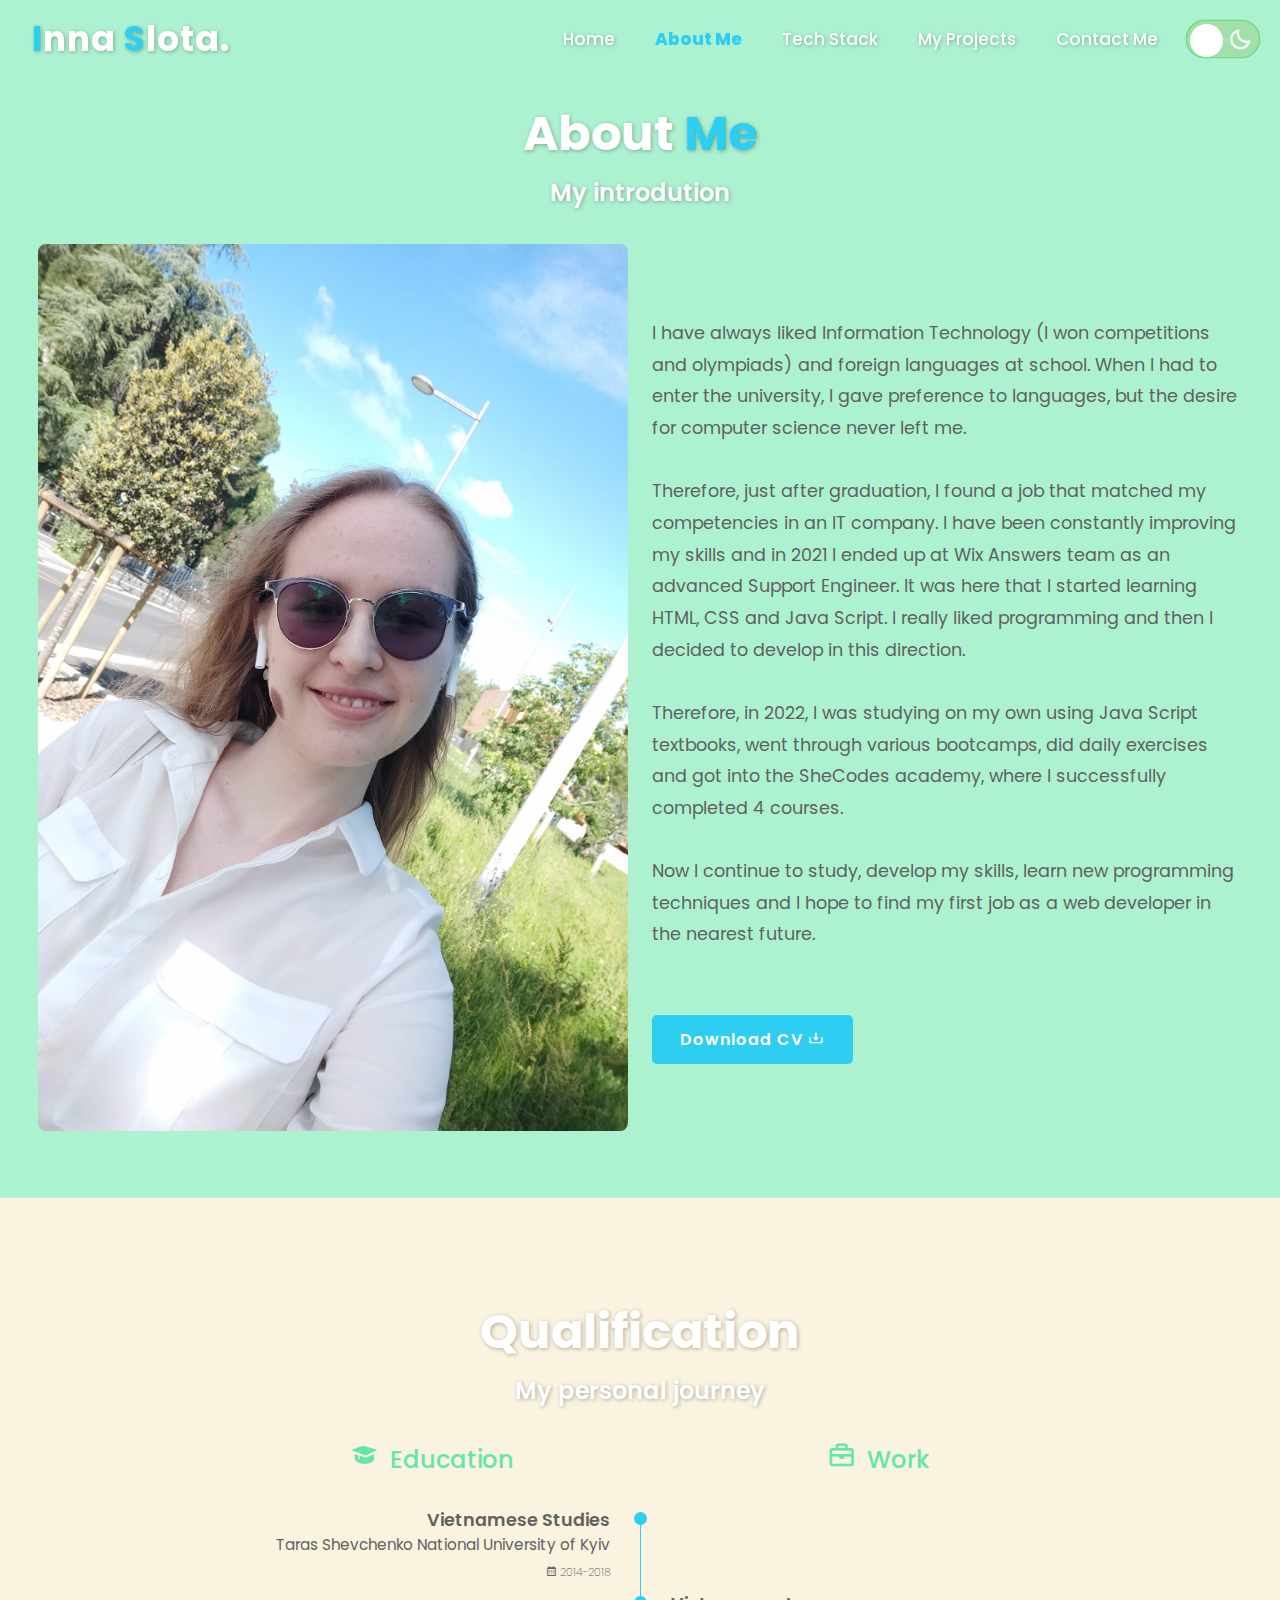
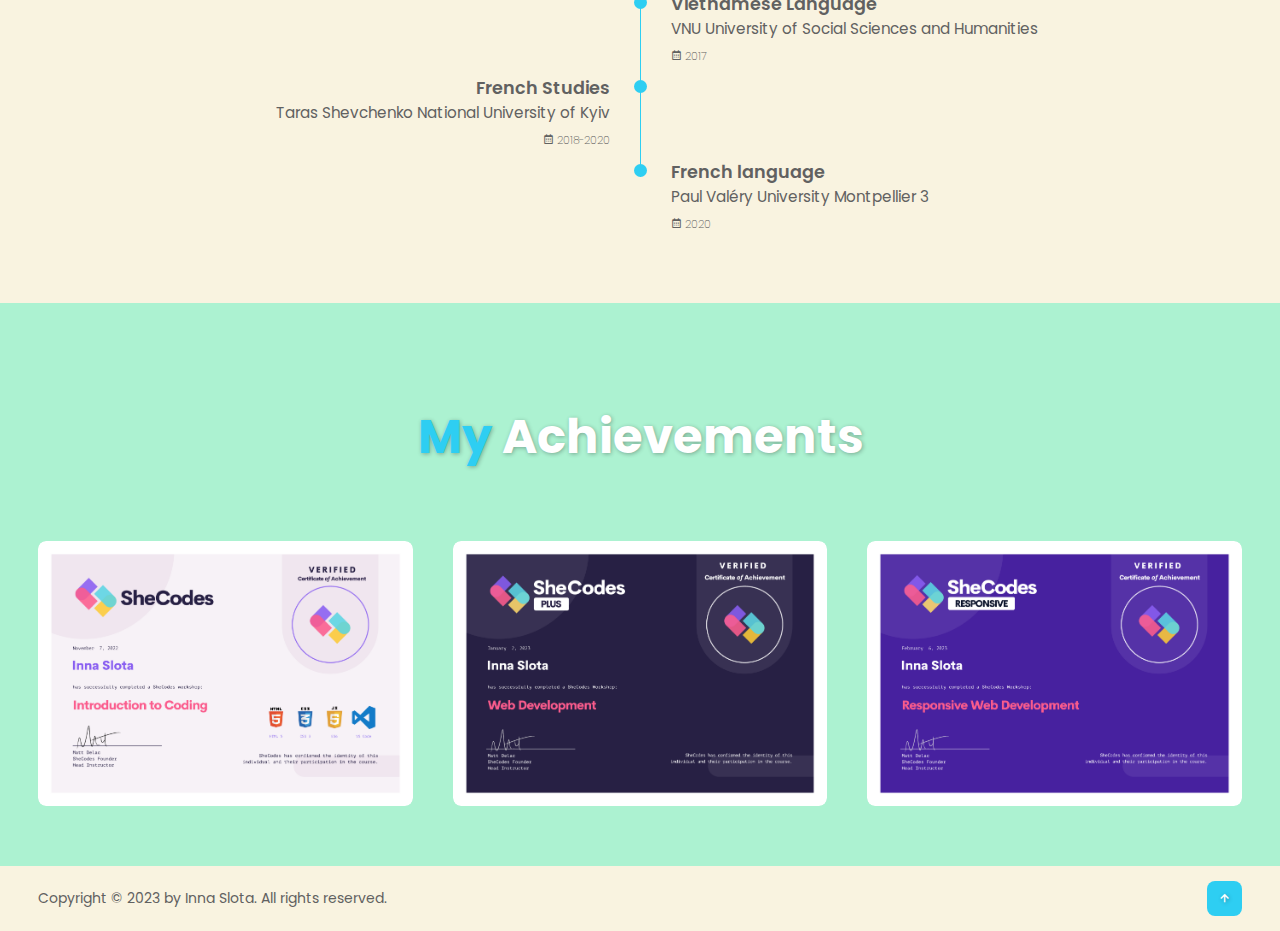
==== commit f200149c: "Updated photos and added JS to change active navlink on scroll of the page" ====
--- a/about.html
+++ b/about.html
@@ -31,7 +31,7 @@
           <a href="index.html" class="navlink" title="Home">Home</a>
         </li>
         <li>
-          <a href="index.html#about" class="active navlink" title="About Me"
+          <a href="index.html#about" class="navlink active" title="About Me"
             >About Me</a
           >
         </li>
@@ -73,7 +73,11 @@
 
       <div class="about">
         <div class="about-image">
-          <img src="images/my_photo2.jpg" class="about-img" alt="My photo" />
+          <img
+            src="images/about-page-photo.jpg"
+            class="about-img"
+            alt="My photo"
+          />
         </div>
 
         <div class="about-content">
@@ -294,6 +298,9 @@
         <div class="row">
           <img src="images/plus.png" alt="SheCodes Plus" />
         </div>
+        <div class="row">
+          <img src="images/responsive.png" alt="SheCodes Responsive" />
+        </div>
       </div>
     </section>
 
--- a/styles/style.css
+++ b/styles/style.css
@@ -67,9 +67,9 @@
   background: linear-gradient(
     180deg,
     rgba(249, 243, 224, 1) 0%,
-    rgba(46, 206, 242, 1) 280%
+    rgb(46, 195, 225) 180%
   );
-  border-bottom: 1px solid #b0e4f0;
+  border-bottom: 1px solid #84d1ea;
   padding: 12px 15%;
 }
 
@@ -124,14 +124,14 @@
 
 /*design Home section*/
 section {
-  padding: 160px 15% 120px;
+  padding: 140px 15% 120px;
 }
 
 .home {
   position: relative;
   height: 100vh;
   width: 100%;
-  background-image: url(../images/background.jpg);
+  background-image: url(../images/bg5.jpg);
   background-size: cover;
   background-position: center;
   display: flex;
@@ -188,6 +188,9 @@
   line-height: 1.8;
   margin-bottom: 40px;
   width: 580px;
+  background-color: #393d3bb1;
+  border-radius: 4px;
+  padding: 15px;
 }
 
 .button {
@@ -418,8 +421,8 @@
 
 .contact-image img {
   position: relative;
-  top: 26px;
-  height: 300px;
+  top: 11px;
+  height: 330px;
 }
 
 .contact-text {
@@ -709,7 +712,7 @@
 }
 
 .qualification_button:hover {
-  color: var(--main-color);
+  transform: scale(1.1);
 }
 
 .qualification-icon {
